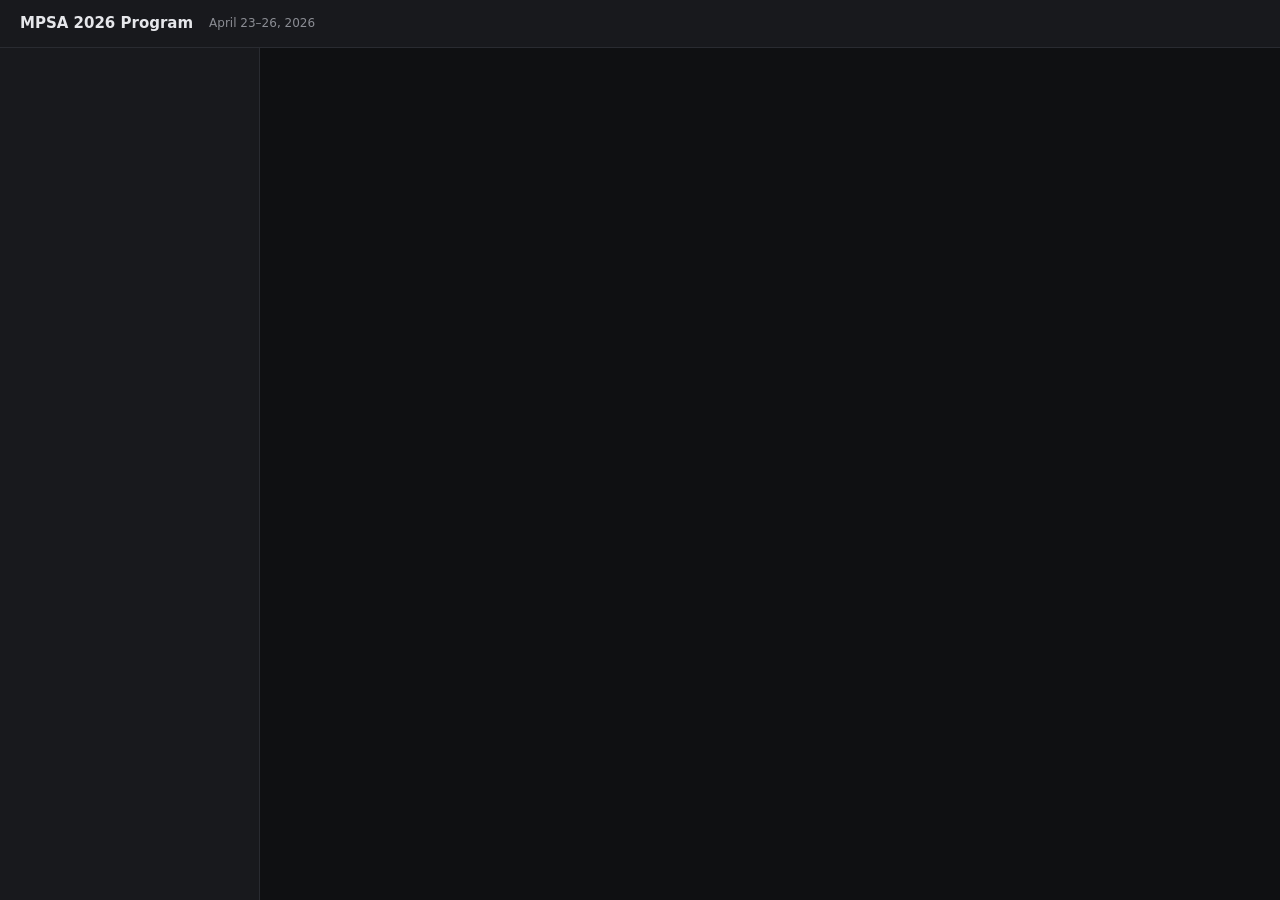
==== index.html @ 1338d7b5 "scaffold: add index.html layout and base CSS" ====
<!doctype html>
<html lang="en">
<head>
  <meta charset="utf-8">
  <meta name="viewport" content="width=device-width, initial-scale=1">
  <title>MPSA 2026 Program</title>
  <link rel="stylesheet" href="css/main.css">
</head>
<body>
  <header class="app-header">
    <div class="app-title">MPSA 2026 Program</div>
    <div class="app-dates">April 23–26, 2026</div>
  </header>

  <div class="app-body">
    <aside class="sidebar" id="sidebar"></aside>
    <main class="main" id="main">
      <div class="filter-summary" id="filter-summary"></div>
      <div class="main-content" id="main-content"></div>
    </main>
  </div>

  <script src="js/storage.js"></script>
  <script src="js/filters.js"></script>
  <script src="js/search.js"></script>
  <script src="js/render.js"></script>
  <script src="js/app.js"></script>
</body>
</html>
---- css/main.css ----
:root {
  --bg: #0f1012;
  --panel: #18191d;
  --panel-2: #1f2126;
  --border: #292b31;
  --text: #e6e7eb;
  --muted: #8b8d94;
  --accent: #6b9fff;
  --accent-2: #8bb4ff;
  --accent-bg: rgba(107,159,255,0.12);
  --chip-bg: rgba(107,159,255,0.18);
  --tag-bg: rgba(255,200,100,0.15);
  --tag-fg: #ffc864;
  --ok: #5fb969;
  --warn: #ffa94d;
}

* { box-sizing: border-box; }

html, body {
  margin: 0;
  padding: 0;
  height: 100%;
  background: var(--bg);
  color: var(--text);
  font: 14px/1.45 -apple-system, BlinkMacSystemFont, "Segoe UI", system-ui, sans-serif;
}

.app-header {
  height: 48px;
  padding: 0 20px;
  display: flex;
  align-items: center;
  gap: 16px;
  border-bottom: 1px solid var(--border);
  background: var(--panel);
  position: sticky;
  top: 0;
  z-index: 10;
}

.app-title { font-weight: 600; font-size: 15px; }
.app-dates { color: var(--muted); font-size: 12px; }

.app-body {
  display: flex;
  min-height: calc(100vh - 48px);
}

.sidebar {
  width: 260px;
  flex-shrink: 0;
  padding: 16px;
  background: var(--panel);
  border-right: 1px solid var(--border);
  position: sticky;
  top: 48px;
  max-height: calc(100vh - 48px);
  overflow-y: auto;
  display: flex;
  flex-direction: column;
}

.main {
  flex: 1;
  padding: 20px;
  min-width: 0;
}

.filter-summary {
  background: var(--accent-bg);
  border: 1px solid rgba(107,159,255,0.25);
  border-radius: 6px;
  padding: 8px 12px;
  margin-bottom: 16px;
  font-size: 12px;
  color: var(--muted);
  display: flex;
  gap: 10px;
  align-items: center;
  flex-wrap: wrap;
}

.filter-summary:empty { display: none; }

.day-section { margin-bottom: 28px; }
.day-section-header {
  font-size: 14px;
  font-weight: 600;
  color: var(--accent);
  border-bottom: 1px solid var(--border);
  padding-bottom: 6px;
  margin-bottom: 12px;
}

.time-row {
  display: flex;
  gap: 12px;
  align-items: flex-start;
  margin-bottom: 12px;
}
.time-label {
  width: 80px;
  flex-shrink: 0;
  font-size: 11px;
  color: var(--muted);
  padding-top: 10px;
  font-weight: 500;
}
.time-slot {
  flex: 1;
  display: flex;
  gap: 8px;
  min-width: 0;
  flex-wrap: wrap;
}

.session-card {
  flex: 1 1 280px;
  min-width: 240px;
  background: var(--panel-2);
  border: 1px solid var(--border);
  border-left: 3px solid var(--accent);
  border-radius: 5px;
  padding: 10px 12px;
  cursor: pointer;
  transition: background 0.1s;
}
.session-card:hover { background: #24262b; }
.session-card.expanded { border-left-color: var(--accent-2); }

.session-title { font-weight: 600; margin-bottom: 4px; font-size: 13px; }
.session-meta { color: var(--muted); font-size: 11px; display: flex; gap: 8px; align-items: center; flex-wrap: wrap; }

.division-tag {
  background: var(--tag-bg);
  color: var(--tag-fg);
  font-size: 10px;
  padding: 2px 7px;
  border-radius: 3px;
}

.session-detail {
  margin-top: 10px;
  padding-top: 10px;
  border-top: 1px dashed var(--border);
  display: none;
}
.session-card.expanded .session-detail { display: block; }

.detail-label {
  font-size: 10px;
  color: var(--muted);
  text-transform: uppercase;
  letter-spacing: 0.5px;
  margin-top: 6px;
}
.detail-person { font-size: 12px; margin-left: 8px; }
.detail-paper { font-size: 12px; margin: 3px 0 3px 8px; }
.detail-paper .author { color: var(--muted); font-size: 11px; }

.empty-state {
  display: flex;
  align-items: center;
  justify-content: center;
  min-height: 60vh;
  text-align: center;
}
.empty-state-inner { max-width: 360px; }
.empty-state .empty-icon { font-size: 42px; opacity: 0.4; margin-bottom: 10px; }
.empty-state h2 { margin: 0 0 8px; font-size: 18px; }
.empty-state p { color: var(--muted); }
.empty-state .empty-hint {
  margin-top: 14px;
  background: var(--accent-bg);
  border-left: 3px solid var(--accent);
  padding: 10px 14px;
  border-radius: 4px;
  font-size: 12px;
  text-align: left;
  color: var(--muted);
}

.sidebar-section { margin-bottom: 16px; }
.sidebar-section h4 {
  margin: 0 0 8px;
  font-size: 11px;
  color: var(--muted);
  text-transform: uppercase;
  letter-spacing: 0.5px;
}
.sidebar-footer {
  margin-top: auto;
  padding-top: 12px;
  border-top: 1px solid var(--border);
  font-size: 10px;
  color: var(--muted);
  display: flex;
  justify-content: space-between;
  align-items: center;
}
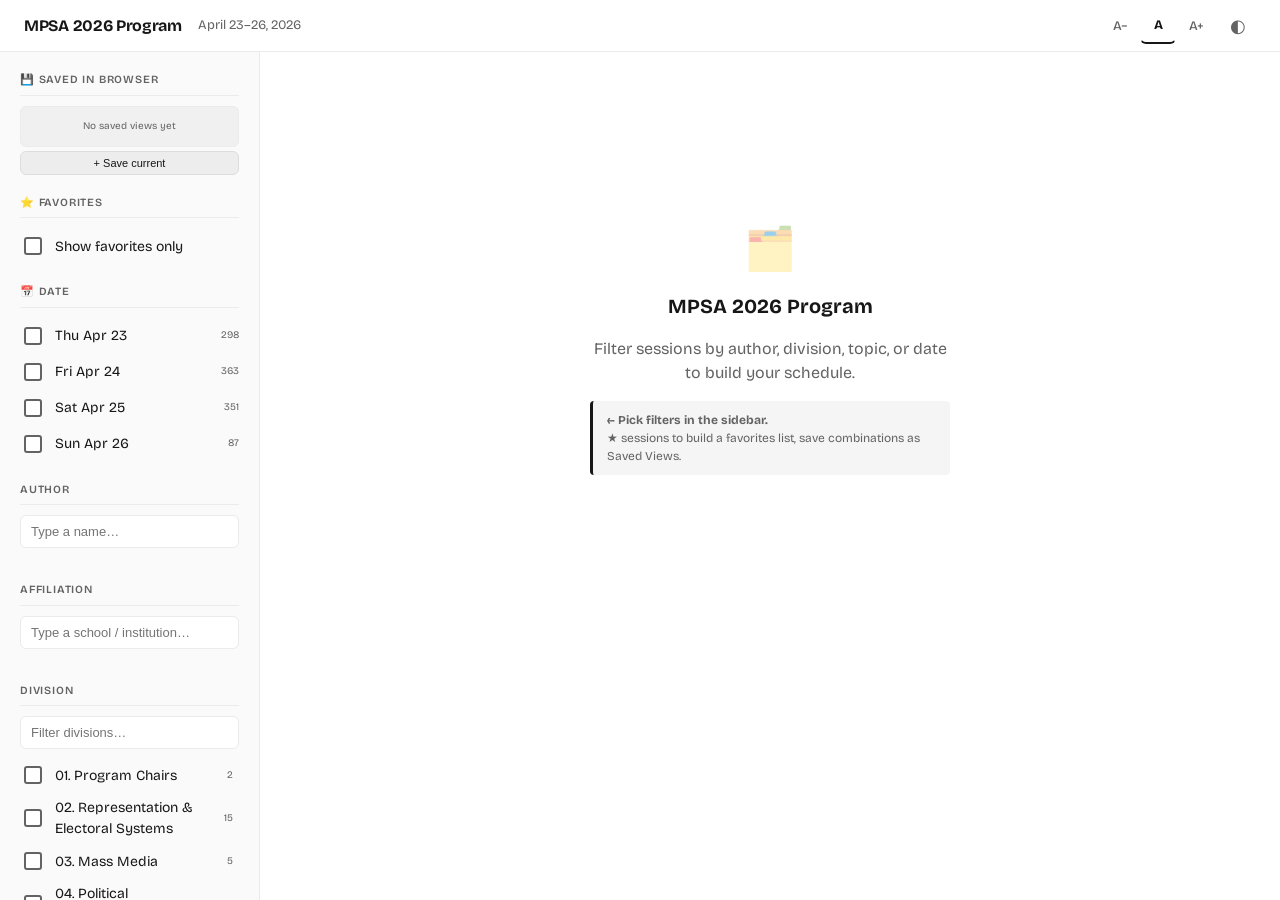
==== commit 63fbcf16: "feat: add font size controls and high contrast toggle in header Co-Authored-By: Claude Opus 4.6 (1M " ====
--- a/index.html
+++ b/index.html
@@ -8,9 +8,17 @@
 </head>
 <body>
   <header class="app-header">
+    <button class="drawer-toggle" id="drawer-toggle" aria-label="Open filters" title="Open filters">&#9776;</button>
     <div class="app-title">MPSA 2026 Program</div>
-    <div class="app-dates">April 23–26, 2026</div>
+    <div class="app-dates">April 23&#8211;26, 2026</div>
+    <div class="header-controls" id="header-controls">
+      <button class="font-btn" data-scale="0.9" aria-label="Decrease font size">A&#8722;</button>
+      <button class="font-btn active" data-scale="1" aria-label="Default font size">A</button>
+      <button class="font-btn" data-scale="1.1" aria-label="Increase font size">A+</button>
+      <button class="contrast-btn" id="contrast-toggle" aria-label="Toggle high contrast mode" aria-pressed="false">&#9680;</button>
+    </div>
   </header>
+  <div class="drawer-overlay" id="drawer-overlay"></div>
 
   <div class="app-body">
     <aside class="sidebar" id="sidebar"></aside>
--- a/css/main.css
+++ b/css/main.css
@@ -1,18 +1,21 @@
+@import url('https://fonts.googleapis.com/css2?family=Bricolage+Grotesque:opsz,wght@12..96,400;12..96,500;12..96,600;12..96,700&display=swap');
+
 :root {
-  --bg: #0f1012;
-  --panel: #18191d;
-  --panel-2: #1f2126;
-  --border: #292b31;
-  --text: #e6e7eb;
-  --muted: #8b8d94;
-  --accent: #6b9fff;
-  --accent-2: #8bb4ff;
-  --accent-bg: rgba(107,159,255,0.12);
-  --chip-bg: rgba(107,159,255,0.18);
-  --tag-bg: rgba(255,200,100,0.15);
-  --tag-fg: #ffc864;
-  --ok: #5fb969;
-  --warn: #ffa94d;
+  --bg: #ffffff;
+  --panel: #fafafa;
+  --panel-2: #ffffff;
+  --border: #ebebeb;
+  --text: #171717;
+  --muted: #636363;
+  --accent: #171717;
+  --accent-2: #171717;
+  --accent-bg: rgba(0,0,0,0.04);
+  --chip-bg: rgba(0,0,0,0.05);
+  --tag-bg: rgba(0,0,0,0.04);
+  --tag-fg: #171717;
+  --ok: #171717;
+  --warn: #f97316;
+  --font: 'Bricolage Grotesque', sans-serif;
 }
 
 * { box-sizing: border-box; }
@@ -23,39 +26,43 @@
   height: 100%;
   background: var(--bg);
   color: var(--text);
-  font: 14px/1.45 -apple-system, BlinkMacSystemFont, "Segoe UI", system-ui, sans-serif;
+  font: calc(16px * var(--font-scale, 1)) / 1.5 var(--font);
 }
 
 .app-header {
-  height: 48px;
-  padding: 0 20px;
+  height: 52px;
+  padding: 0 24px;
   display: flex;
   align-items: center;
   gap: 16px;
   border-bottom: 1px solid var(--border);
-  background: var(--panel);
+  background: var(--bg);
   position: sticky;
   top: 0;
   z-index: 10;
 }
 
-.app-title { font-weight: 600; font-size: 15px; }
-.app-dates { color: var(--muted); font-size: 12px; }
+.app-title {
+  font-weight: 700;
+  font-size: 16px;
+  letter-spacing: -0.3px;
+}
+.app-dates { color: var(--muted); font-size: 13px; }
 
 .app-body {
   display: flex;
-  min-height: calc(100vh - 48px);
+  min-height: calc(100vh - 52px);
 }
 
 .sidebar {
   width: 260px;
   flex-shrink: 0;
-  padding: 16px;
+  padding: 20px;
   background: var(--panel);
   border-right: 1px solid var(--border);
   position: sticky;
-  top: 48px;
-  max-height: calc(100vh - 48px);
+  top: 52px;
+  max-height: calc(100vh - 52px);
   overflow-y: auto;
   display: flex;
   flex-direction: column;
@@ -63,54 +70,55 @@
 
 .main {
   flex: 1;
-  padding: 20px;
+  padding: 24px 40px;
   min-width: 0;
 }
 
 .filter-summary {
-  background: var(--accent-bg);
-  border: 1px solid rgba(107,159,255,0.25);
-  border-radius: 6px;
-  padding: 8px 12px;
+  background: var(--panel);
+  border: 1px solid var(--border);
+  border-radius: 8px;
+  padding: 8px 14px;
+  margin-bottom: 20px;
+  font-size: 0.8125rem;
+  color: var(--muted);
+  display: flex;
+  gap: 10px;
+  align-items: center;
+  flex-wrap: wrap;
+}
+
+.filter-summary:empty { display: none; }
+
+.day-section { margin-bottom: 32px; }
+.day-section-header {
+  font-size: 1.125rem;
+  font-weight: 700;
+  color: var(--text);
+  border-bottom: 1px solid var(--border);
+  padding-bottom: 8px;
   margin-bottom: 16px;
-  font-size: 12px;
-  color: var(--muted);
-  display: flex;
-  gap: 10px;
-  align-items: center;
-  flex-wrap: wrap;
-}
-
-.filter-summary:empty { display: none; }
-
-.day-section { margin-bottom: 28px; }
-.day-section-header {
-  font-size: 14px;
-  font-weight: 600;
-  color: var(--accent);
-  border-bottom: 1px solid var(--border);
-  padding-bottom: 6px;
-  margin-bottom: 12px;
+  letter-spacing: -0.3px;
 }
 
 .time-row {
   display: flex;
-  gap: 12px;
+  gap: 16px;
   align-items: flex-start;
-  margin-bottom: 12px;
+  margin-bottom: 16px;
 }
 .time-label {
   width: 80px;
   flex-shrink: 0;
-  font-size: 11px;
-  color: var(--muted);
-  padding-top: 10px;
+  font-size: 0.8125rem;
   font-weight: 500;
+  color: var(--muted);
+  padding-top: 14px;
 }
 .time-slot {
   flex: 1;
   display: flex;
-  gap: 8px;
+  gap: 12px;
   min-width: 0;
   flex-wrap: wrap;
 }
@@ -120,31 +128,49 @@
   min-width: 240px;
   background: var(--panel-2);
   border: 1px solid var(--border);
-  border-left: 3px solid var(--accent);
-  border-radius: 5px;
-  padding: 10px 12px;
-  cursor: pointer;
-  transition: background 0.1s;
-}
-.session-card:hover { background: #24262b; }
-.session-card.expanded { border-left-color: var(--accent-2); }
-
-.session-title { font-weight: 600; margin-bottom: 4px; font-size: 13px; }
-.session-meta { color: var(--muted); font-size: 11px; display: flex; gap: 8px; align-items: center; flex-wrap: wrap; }
+  border-radius: 8px;
+  padding: 14px 16px;
+  cursor: pointer;
+  transition: box-shadow 0.2s, border-color 0.2s;
+  position: relative;
+}
+.session-card:hover {
+  border-color: #ccc;
+  box-shadow: 0 4px 12px rgba(0,0,0,0.06);
+}
+.session-card.expanded { border-color: #ccc; }
+
+.session-title {
+  font-weight: 600;
+  margin-bottom: 6px;
+  font-size: 0.9375rem;
+  line-height: 1.4;
+  padding-right: 24px;
+}
+.session-meta {
+  color: var(--muted);
+  font-size: 0.75rem;
+  display: flex;
+  gap: 10px;
+  align-items: center;
+  flex-wrap: wrap;
+}
 
 .division-tag {
   background: var(--tag-bg);
   color: var(--tag-fg);
-  font-size: 10px;
-  padding: 2px 7px;
-  border-radius: 3px;
+  font-size: 0.6875rem;
+  font-weight: 500;
+  padding: 2px 8px;
+  border-radius: 100px;
 }
 
 .session-detail {
-  margin-top: 10px;
-  padding-top: 10px;
-  border-top: 1px dashed var(--border);
+  margin-top: 12px;
+  padding-top: 12px;
+  border-top: 1px solid var(--border);
   display: none;
+  font-size: 0.875rem;
 }
 .session-card.expanded .session-detail { display: block; }
 
@@ -153,11 +179,12 @@
   color: var(--muted);
   text-transform: uppercase;
   letter-spacing: 0.5px;
-  margin-top: 6px;
-}
-.detail-person { font-size: 12px; margin-left: 8px; }
-.detail-paper { font-size: 12px; margin: 3px 0 3px 8px; }
-.detail-paper .author { color: var(--muted); font-size: 11px; }
+  margin-top: 8px;
+  font-weight: 600;
+}
+.detail-person { font-size: 0.8125rem; margin-left: 10px; }
+.detail-paper { font-size: 0.8125rem; margin: 3px 0 3px 10px; }
+.detail-paper .author { color: var(--muted); font-size: 0.75rem; }
 
 .empty-state {
   display: flex;
@@ -168,7 +195,7 @@
 }
 .empty-state-inner { max-width: 360px; }
 .empty-state .empty-icon { font-size: 42px; opacity: 0.4; margin-bottom: 10px; }
-.empty-state h2 { margin: 0 0 8px; font-size: 18px; }
+.empty-state h2 { margin: 0 0 8px; font-size: 1.25rem; }
 .empty-state p { color: var(--muted); }
 .empty-state .empty-hint {
   margin-top: 14px;
@@ -181,13 +208,16 @@
   color: var(--muted);
 }
 
-.sidebar-section { margin-bottom: 16px; }
+.sidebar-section { margin-bottom: 20px; }
 .sidebar-section h4 {
-  margin: 0 0 8px;
+  margin: 0 0 10px;
   font-size: 11px;
+  font-weight: 600;
   color: var(--muted);
   text-transform: uppercase;
-  letter-spacing: 0.5px;
+  letter-spacing: 0.8px;
+  padding-bottom: 6px;
+  border-bottom: 1px solid var(--border);
 }
 .sidebar-footer {
   margin-top: auto;
@@ -196,6 +226,411 @@
   font-size: 10px;
   color: var(--muted);
   display: flex;
+  flex-direction: column;
+  gap: 8px;
+}
+.sidebar-footer .footer-row {
+  display: flex;
   justify-content: space-between;
   align-items: center;
-}
+  gap: 6px;
+}
+.sidebar-footer .footer-row .reset-btn { flex-shrink: 0; }
+.sidebar-footer .footer-row:first-child > span:first-child {
+  flex: 1;
+  overflow: hidden;
+  text-overflow: ellipsis;
+  white-space: nowrap;
+}
+.sidebar-footer .footer-row:last-child .io-btn { flex: 1; }
+.io-btn {
+  background: transparent;
+  border: 1px solid var(--border);
+  color: var(--muted);
+  font-size: 10px;
+  padding: 6px 12px;
+  min-height: 36px;
+  border-radius: 6px;
+  cursor: pointer;
+  transition: color 0.15s, border-color 0.15s;
+}
+.io-btn:hover { color: var(--text); border-color: #ccc; }
+
+.summary-chip {
+  background: #fff;
+  border: 1px solid var(--border);
+  color: var(--text);
+  font-size: 0.75rem;
+  padding: 3px 10px;
+  border-radius: 100px;
+}
+.summary-preset {
+  background: var(--chip-bg);
+  color: var(--text);
+  font-size: 0.75rem;
+  font-weight: 600;
+  padding: 3px 10px;
+  border-radius: 100px;
+}
+.summary-count {
+  margin-left: auto;
+  color: var(--text);
+  font-size: 0.75rem;
+  font-weight: 600;
+}
+
+.check-row {
+  display: flex;
+  align-items: center;
+  gap: 10px;
+  min-height: 36px;
+  padding: 4px 0;
+  font-size: 0.875rem;
+  color: var(--text);
+  cursor: pointer;
+}
+.check-row .count {
+  margin-left: auto;
+  color: var(--muted);
+  font-size: 10px;
+}
+.check-row input[type="checkbox"] {
+  -webkit-appearance: none;
+  appearance: none;
+  width: 18px;
+  height: 18px;
+  flex-shrink: 0;
+  border: 2px solid var(--muted);
+  border-radius: 3px;
+  cursor: pointer;
+  position: relative;
+  background: var(--bg);
+  transition: border-color 0.15s, background 0.15s;
+}
+.check-row input[type="checkbox"]:checked {
+  background: var(--accent);
+  border-color: var(--accent);
+}
+.check-row input[type="checkbox"]:checked::after {
+  content: "";
+  position: absolute;
+  left: 4px;
+  top: 1px;
+  width: 6px;
+  height: 10px;
+  border: solid var(--bg);
+  border-width: 0 2px 2px 0;
+  transform: rotate(45deg);
+}
+
+.sidebar-search {
+  width: 100%;
+  background: #fff;
+  border: 1px solid var(--border);
+  border-radius: 6px;
+  color: var(--text);
+  font-size: 0.8125rem;
+  padding: 8px 10px;
+  margin-bottom: 8px;
+}
+.sidebar-search:focus { outline: none; border-color: var(--text); }
+.check-list {
+  max-height: 200px;
+  overflow-y: auto;
+  padding-right: 6px;
+}
+
+.author-wrap { position: relative; }
+.author-dropdown {
+  position: absolute;
+  top: 100%;
+  left: 0;
+  right: 0;
+  background: #fff;
+  border: 1px solid var(--border);
+  border-radius: 6px;
+  z-index: 5;
+  max-height: 200px;
+  overflow-y: auto;
+  box-shadow: 0 4px 12px rgba(0,0,0,0.08);
+}
+.author-dropdown:empty { display: none; }
+.dd-item {
+  padding: 10px;
+  min-height: 40px;
+  cursor: pointer;
+  border-bottom: 1px solid var(--border);
+  transition: background 0.1s;
+}
+.dd-item:hover { background: var(--accent-bg); }
+.dd-name { font-size: 0.8125rem; color: var(--text); }
+.dd-affil { font-size: 0.6875rem; color: var(--muted); }
+
+.chip-list {
+  display: flex;
+  flex-wrap: wrap;
+  gap: 4px;
+  margin-top: 6px;
+}
+.chip {
+  background: var(--chip-bg);
+  color: var(--text);
+  font-size: 10px;
+  padding: 2px 8px;
+  border-radius: 100px;
+  cursor: pointer;
+}
+.preset-list {
+  background: var(--accent-bg);
+  border: 1px solid var(--border);
+  border-radius: 6px;
+  padding: 6px;
+  margin-bottom: 4px;
+  min-height: 30px;
+}
+.preset-empty {
+  color: var(--muted);
+  font-size: 10px;
+  text-align: center;
+  padding: 6px 0;
+}
+.preset-item {
+  display: flex;
+  align-items: center;
+  gap: 6px;
+  padding: 5px 7px;
+  font-size: 0.8125rem;
+  color: var(--text);
+  border-radius: 4px;
+  cursor: pointer;
+  transition: background 0.1s;
+}
+.preset-item:hover { background: rgba(0,0,0,0.03); }
+.preset-item.active { background: var(--chip-bg); font-weight: 600; }
+.preset-dot {
+  width: 6px; height: 6px; border-radius: 50%;
+  background: var(--text);
+  display: inline-block;
+}
+.preset-item.active .preset-dot { box-shadow: 0 0 0 2px rgba(0,0,0,0.15); }
+.preset-btn {
+  display: block;
+  width: 100%;
+  background: rgba(0,0,0,0.02);
+  border: 1px solid var(--border);
+  color: var(--text);
+  font-size: 11px;
+  padding: 5px 8px;
+  border-radius: 6px;
+  cursor: pointer;
+  margin-top: 4px;
+  transition: background 0.1s;
+}
+.preset-btn.primary {
+  background: var(--chip-bg);
+  border-color: #ddd;
+}
+.preset-mod { color: var(--warn); font-size: 12px; }
+.preset-actions {
+  margin-left: auto;
+  display: flex;
+  gap: 2px;
+  opacity: 0;
+  transition: opacity 0.1s;
+}
+.preset-item:hover .preset-actions { opacity: 1; }
+.preset-action {
+  background: transparent;
+  border: none;
+  color: var(--muted);
+  font-size: 12px;
+  padding: 1px 4px;
+  cursor: pointer;
+}
+.preset-action:hover { color: var(--text); }
+.reset-btn {
+  background: transparent;
+  border: 1px solid var(--border);
+  color: var(--muted);
+  font-size: 10px;
+  padding: 6px 12px;
+  min-height: 36px;
+  border-radius: 6px;
+  cursor: pointer;
+  transition: color 0.15s, border-color 0.15s;
+}
+.reset-btn:hover { color: var(--text); border-color: #ccc; }
+
+.fav-star {
+  position: absolute;
+  top: 2px;
+  right: 4px;
+  width: 44px;
+  height: 44px;
+  font-size: 0;
+  color: transparent;
+  cursor: pointer;
+  background: none;
+  border: none;
+  padding: 11px;
+  background-size: 22px 22px;
+  background-repeat: no-repeat;
+  background-position: center;
+  background-image: url("data:image/svg+xml,%3Csvg viewBox='0 0 24 24' xmlns='http://www.w3.org/2000/svg'%3E%3Cpolygon points='12,2 15.09,8.26 22,9.27 17,14.14 18.18,21.02 12,17.77 5.82,21.02 7,14.14 2,9.27 8.91,8.26' fill='none' stroke='%23ccc' stroke-width='1.8' stroke-linejoin='round'/%3E%3C/svg%3E");
+  transition: transform 0.15s;
+  z-index: 1;
+}
+.fav-star:hover { transform: scale(1.15); }
+.fav-star.on {
+  background-image: url("data:image/svg+xml,%3Csvg viewBox='0 0 24 24' xmlns='http://www.w3.org/2000/svg'%3E%3Cpolygon points='12,2 15.09,8.26 22,9.27 17,14.14 18.18,21.02 12,17.77 5.82,21.02 7,14.14 2,9.27 8.91,8.26' fill='%23f97316' stroke='%23f97316' stroke-width='1.8' stroke-linejoin='round'/%3E%3C/svg%3E");
+}
+
+/* ── Header controls ──────────────────────────────── */
+
+.drawer-toggle {
+  display: none;
+  background: none;
+  border: none;
+  font-size: 20px;
+  color: var(--text);
+  cursor: pointer;
+  padding: 4px 8px;
+  line-height: 1;
+}
+
+.header-controls {
+  margin-left: auto;
+  display: flex;
+  align-items: center;
+  gap: 2px;
+}
+
+.font-btn {
+  background: none;
+  border: 1px solid transparent;
+  color: var(--muted);
+  font-size: 13px;
+  font-family: var(--font);
+  font-weight: 500;
+  padding: 4px 8px;
+  min-width: 36px;
+  min-height: 36px;
+  border-radius: 6px;
+  cursor: pointer;
+  transition: color 0.15s, border-color 0.15s;
+}
+.font-btn:hover {
+  color: var(--text);
+  border-color: var(--border);
+}
+.font-btn.active {
+  color: var(--text);
+  font-weight: 700;
+  border-bottom: 2px solid var(--accent);
+}
+
+.contrast-btn {
+  background: none;
+  border: 1px solid transparent;
+  font-size: 18px;
+  color: var(--muted);
+  padding: 4px 8px;
+  min-width: 36px;
+  min-height: 36px;
+  border-radius: 6px;
+  cursor: pointer;
+  margin-left: 4px;
+  transition: color 0.15s, border-color 0.15s;
+}
+.contrast-btn:hover {
+  color: var(--text);
+  border-color: var(--border);
+}
+.contrast-btn[aria-pressed="true"] {
+  color: var(--text);
+  background: var(--chip-bg);
+}
+
+.drawer-overlay {
+  display: none;
+}
+
+/* ── Focus indicators ─────────────────────────────── */
+
+.check-row input[type="checkbox"]:focus-visible {
+  outline: 2px solid var(--accent);
+  outline-offset: 2px;
+}
+
+.fav-star:focus-visible,
+.io-btn:focus-visible,
+.reset-btn:focus-visible,
+.preset-btn:focus-visible,
+.preset-action:focus-visible,
+.preset-item:focus-visible,
+.sidebar-search:focus-visible,
+.session-card:focus-visible,
+.font-btn:focus-visible,
+.contrast-btn:focus-visible,
+.drawer-toggle:focus-visible {
+  outline: 2px solid var(--accent);
+  outline-offset: 2px;
+}
+
+.dd-item:focus-visible {
+  outline: 2px solid var(--accent);
+  outline-offset: -2px;
+}
+
+/* ── High contrast mode ───────────────────────────── */
+
+.high-contrast {
+  --bg: #ffffff;
+  --panel: #f0f0f0;
+  --panel-2: #ffffff;
+  --border: #000000;
+  --text: #000000;
+  --muted: #444444;
+  --accent: #000000;
+  --accent-2: #000000;
+  --accent-bg: rgba(0,0,0,0.08);
+  --chip-bg: rgba(0,0,0,0.1);
+  --tag-bg: rgba(0,0,0,0.08);
+  --tag-fg: #000000;
+  --ok: #000000;
+}
+
+.high-contrast .session-card {
+  border-width: 2px;
+}
+
+.high-contrast .check-row input[type="checkbox"] {
+  border-width: 2px;
+}
+
+@media (prefers-contrast: more) {
+  :root:not(.no-auto-contrast) {
+    --bg: #ffffff;
+    --panel: #f0f0f0;
+    --panel-2: #ffffff;
+    --border: #000000;
+    --text: #000000;
+    --muted: #444444;
+    --accent: #000000;
+    --accent-2: #000000;
+    --accent-bg: rgba(0,0,0,0.08);
+    --chip-bg: rgba(0,0,0,0.1);
+    --tag-bg: rgba(0,0,0,0.08);
+    --tag-fg: #000000;
+    --ok: #000000;
+  }
+}
+
+/* ── Reduced motion ───────────────────────────────── */
+
+@media (prefers-reduced-motion: reduce) {
+  *, *::before, *::after {
+    transition-duration: 0.01ms !important;
+    animation-duration: 0.01ms !important;
+  }
+}
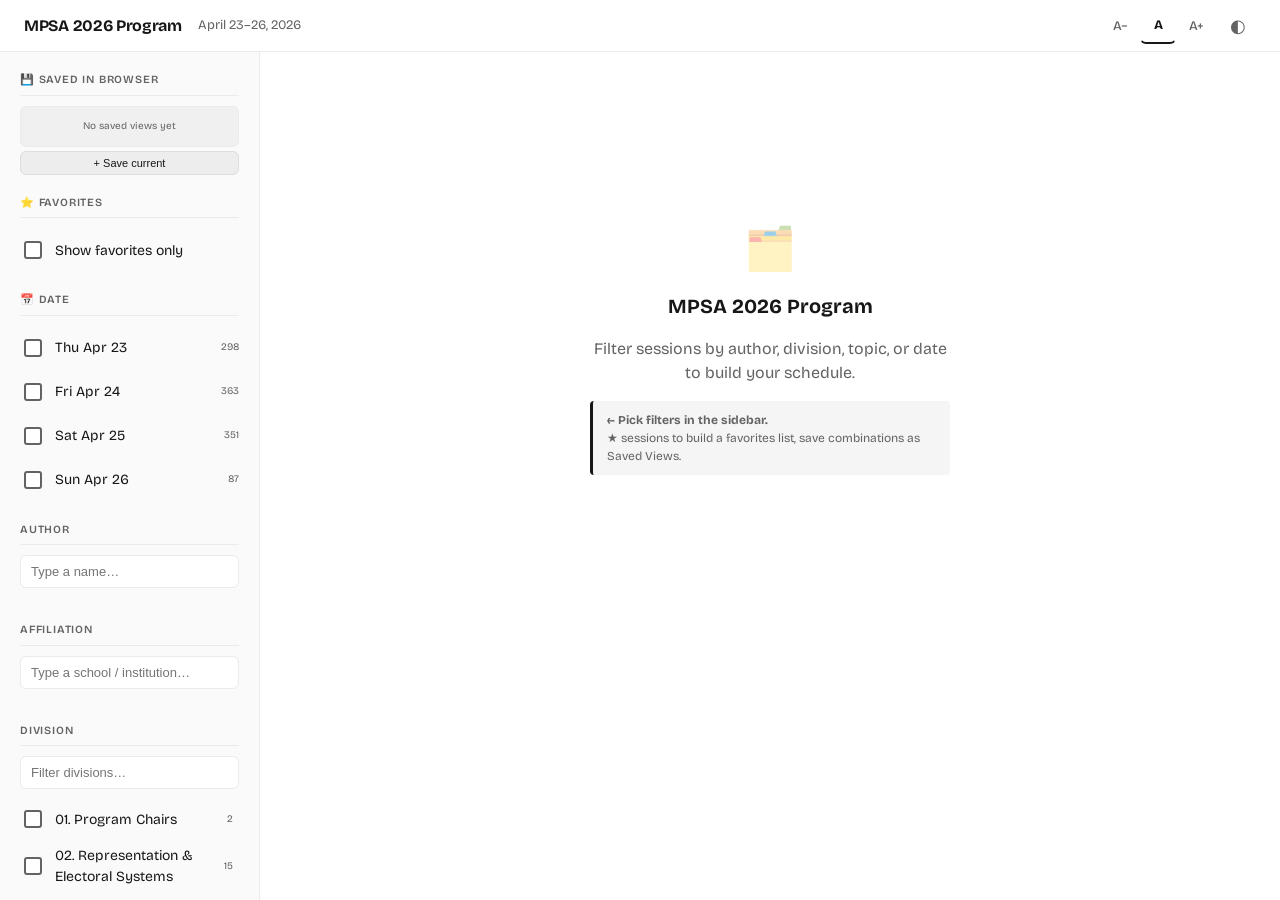
==== commit 2dbecc4e: "feat: increase A+ font scale to 1.3 for elderly users with presbyopia Research recommends 18-22px fo" ====
--- a/index.html
+++ b/index.html
@@ -14,7 +14,7 @@
     <div class="header-controls" id="header-controls">
       <button class="font-btn" data-scale="0.9" aria-label="Decrease font size">A&#8722;</button>
       <button class="font-btn active" data-scale="1" aria-label="Default font size">A</button>
-      <button class="font-btn" data-scale="1.1" aria-label="Increase font size">A+</button>
+      <button class="font-btn" data-scale="1.3" aria-label="Increase font size">A+</button>
       <button class="contrast-btn" id="contrast-toggle" aria-label="Toggle high contrast mode" aria-pressed="false">&#9680;</button>
     </div>
   </header>
--- a/css/main.css
+++ b/css/main.css
@@ -37,8 +37,10 @@
   gap: 16px;
   border-bottom: 1px solid var(--border);
   background: var(--bg);
-  position: sticky;
+  position: fixed;
   top: 0;
+  left: 0;
+  right: 0;
   z-index: 10;
 }
 
@@ -52,6 +54,7 @@
 .app-body {
   display: flex;
   min-height: calc(100vh - 52px);
+  padding-top: 52px;
 }
 
 .sidebar {
@@ -283,7 +286,7 @@
   display: flex;
   align-items: center;
   gap: 10px;
-  min-height: 36px;
+  min-height: 44px;
   padding: 4px 0;
   font-size: 0.875rem;
   color: var(--text);
@@ -634,3 +637,108 @@
     animation-duration: 0.01ms !important;
   }
 }
+
+/* ── Mobile responsive (≤768px) ───────────────────── */
+
+@media (max-width: 768px) {
+  .drawer-toggle {
+    display: block;
+  }
+
+  .app-header {
+    padding: 0 12px;
+    gap: 8px;
+  }
+
+  .app-dates {
+    display: none;
+  }
+
+  .sidebar {
+    position: fixed;
+    top: 0;
+    left: 0;
+    width: 85vw;
+    max-width: 360px;
+    height: 100vh;
+    max-height: 100vh;
+    z-index: 100;
+    transform: translateX(-100%);
+    transition: transform 0.25s ease;
+    border-right: 1px solid var(--border);
+    box-shadow: none;
+    padding-top: 16px;
+  }
+
+  .sidebar.open {
+    transform: translateX(0);
+    box-shadow: 4px 0 24px rgba(0,0,0,0.15);
+  }
+
+  .drawer-overlay {
+    display: none;
+    position: fixed;
+    inset: 0;
+    background: rgba(0,0,0,0.3);
+    z-index: 99;
+  }
+
+  .drawer-overlay.visible {
+    display: block;
+  }
+
+  .main {
+    padding: 16px;
+  }
+
+  .filter-summary {
+    overflow-x: auto;
+    flex-wrap: nowrap;
+    -webkit-overflow-scrolling: touch;
+  }
+
+  .time-row {
+    flex-direction: column;
+    gap: 8px;
+  }
+
+  .time-label {
+    width: auto;
+    padding-top: 0;
+  }
+
+  .time-slot {
+    flex-direction: column;
+  }
+
+  .session-card {
+    flex: 1 1 100%;
+    min-width: 0;
+  }
+
+  .drawer-close-row {
+    display: block;
+    padding: 12px 0;
+    margin-top: 8px;
+  }
+
+  .drawer-close-btn {
+    display: block;
+    width: 100%;
+    background: var(--accent);
+    color: var(--bg);
+    border: none;
+    font-size: 14px;
+    font-family: var(--font);
+    font-weight: 600;
+    padding: 12px;
+    border-radius: 8px;
+    cursor: pointer;
+  }
+}
+
+@media (min-width: 769px) {
+  .drawer-close-row {
+    display: none;
+  }
+}
